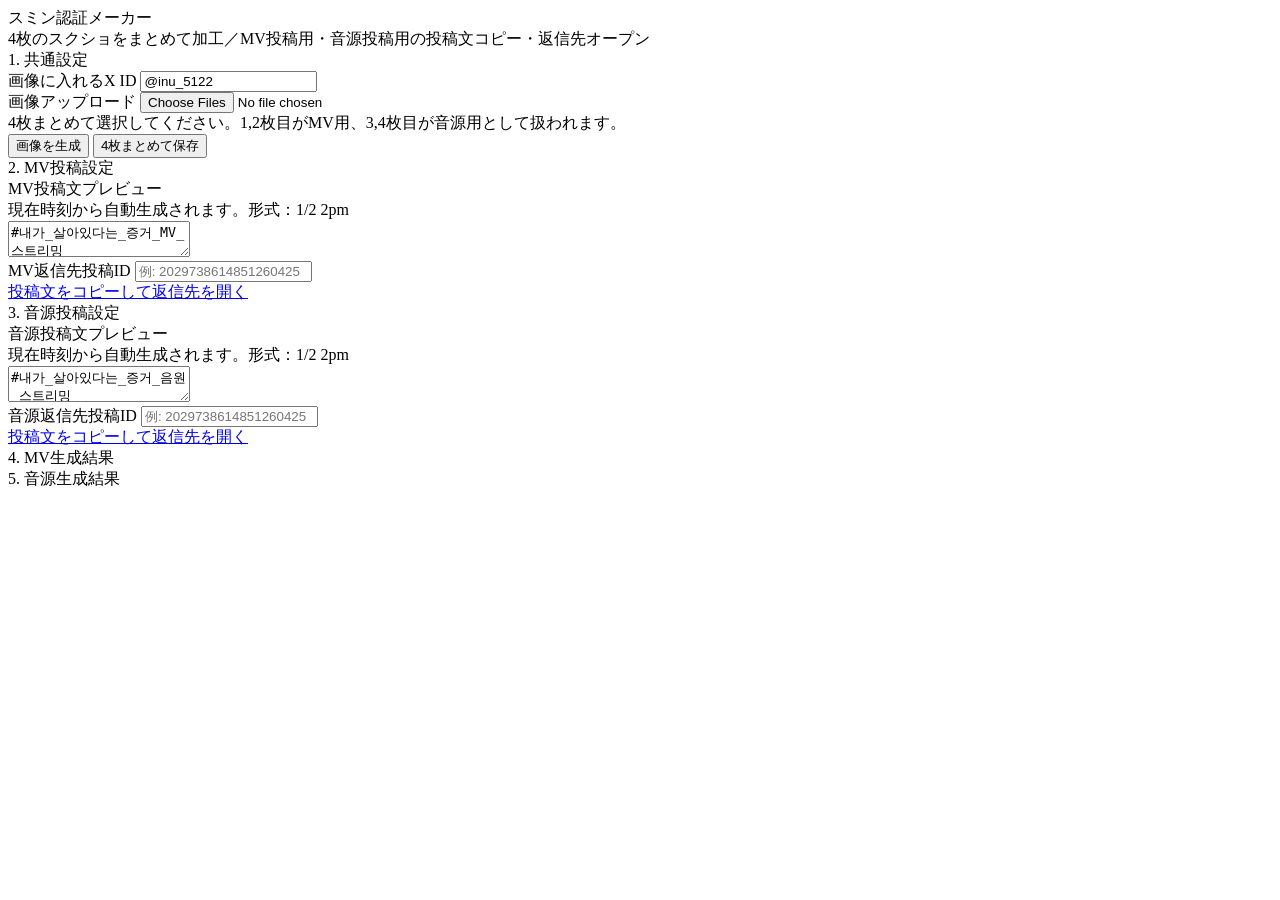
==== index.html @ 421bd4a4 "GASファイル移植" ====
<!DOCTYPE html>
<html lang="ja">
<head>
  <meta charset="UTF-8" />
  <meta name="viewport" content="width=device-width, initial-scale=1, viewport-fit=cover" />
  <meta name="apple-mobile-web-app-title" content="スミン認証メーカー">
  <meta name="apple-mobile-web-app-capable" content="yes">
  <title>スミン認証メーカー</title>
  <link rel="apple-touch-icon" href="https://drive.google.com/uc?id=1w98S6r5557INAW5JFjoWa3ccbuUfExHH&.png">
  <link rel="icon" href="https://script.google.com/macros/s/AKfycbzts6i6DzuBMAbn5Sj6h7MnpPQJUCNwbi9zI0ttXHwm/dev">
  <?!= include('style'); ?>
</head>
<body>
  <div class="wrap">
    <div class="title">スミン認証メーカー</div>
    <div class="sub">
      4枚のスクショをまとめて加工／MV投稿用・音源投稿用の投稿文コピー・返信先オープン
    </div>

    <!-- 1. 共通設定 -->
    <div class="card">
      <div class="section-title">1. 共通設定</div>

      <div class="field">
        <label class="label" for="xIdInput">画像に入れるX ID</label>
        <input type="text" id="xIdInput" value="@inu_5122" />
      </div>

      <div class="field">
        <label class="label" for="imageFiles">画像アップロード</label>
        <input type="file" id="imageFiles" accept="image/*" multiple />
        <div class="hint">4枚まとめて選択してください。1,2枚目がMV用、3,4枚目が音源用として扱われます。</div>
      </div>

      <button class="btn" id="generateBtn" type="button">画像を生成</button>
      <button class="btn secondary" id="shareAllBtn" type="button">4枚まとめて保存</button>

      <div class="status" id="generateStatus"></div>
      <div class="status" id="resultStatus"></div>
    </div>

    <!-- 2. MV投稿設定 -->
    <div class="card">
      <div class="section-title">2. MV投稿設定</div>

      <div class="field">
        <label class="label" for="mvPostText">MV投稿文プレビュー</label>
        <div class="hint">現在時刻から自動生成されます。形式：1/2 2pm</div>
        <textarea id="mvPostText">#내가_살아있다는_증거_MV_스트리밍</textarea>
      </div>

      <div class="field">
        <label class="label" for="mvPostIdInput">MV返信先投稿ID</label>
        <input type="text" id="mvPostIdInput" placeholder="例: 2029738614851260425" />
      </div>
        <a id="mvActionLink" class="btn secondary link-btn" href="#" target="_top" rel="noopener">
          投稿文をコピーして返信先を開く
        </a>
    </div>

    <!-- 3. 音源投稿設定 -->
    <div class="card">
      <div class="section-title">3. 音源投稿設定</div>

      <div class="field">
        <label class="label" for="stPostText">音源投稿文プレビュー</label>
        <div class="hint">現在時刻から自動生成されます。形式：1/2 2pm</div>
        <textarea id="stPostText">#내가_살아있다는_증거_음원_스트리밍</textarea>
      </div>

      <div class="field">
        <label class="label" for="stPostIdInput">音源返信先投稿ID</label>
        <input type="text" id="stPostIdInput" placeholder="例: 2029738614851260425" />
      </div>
        <a id="stActionLink" class="btn secondary link-btn" href="#" target="_top" rel="noopener">
          投稿文をコピーして返信先を開く
        </a>
    </div>

    <!-- 4. MV生成結果 -->
    <div class="card">
      <div class="section-title">4. MV生成結果</div>
      <div class="preview-grid" id="mvPreviewGrid">
        <!-- JSで image1 / image2 のプレビューを描画 -->
      </div>
    </div>

    <!-- 5. 音源生成結果 -->
    <div class="card">
      <div class="section-title">5. 音源生成結果</div>
      <div class="preview-grid" id="stPreviewGrid">
        <!-- JSで image3 / image4 のプレビューを描画 -->
      </div>
    </div>
  </div>
  <?!= include('script'); ?>
</body>
</html>
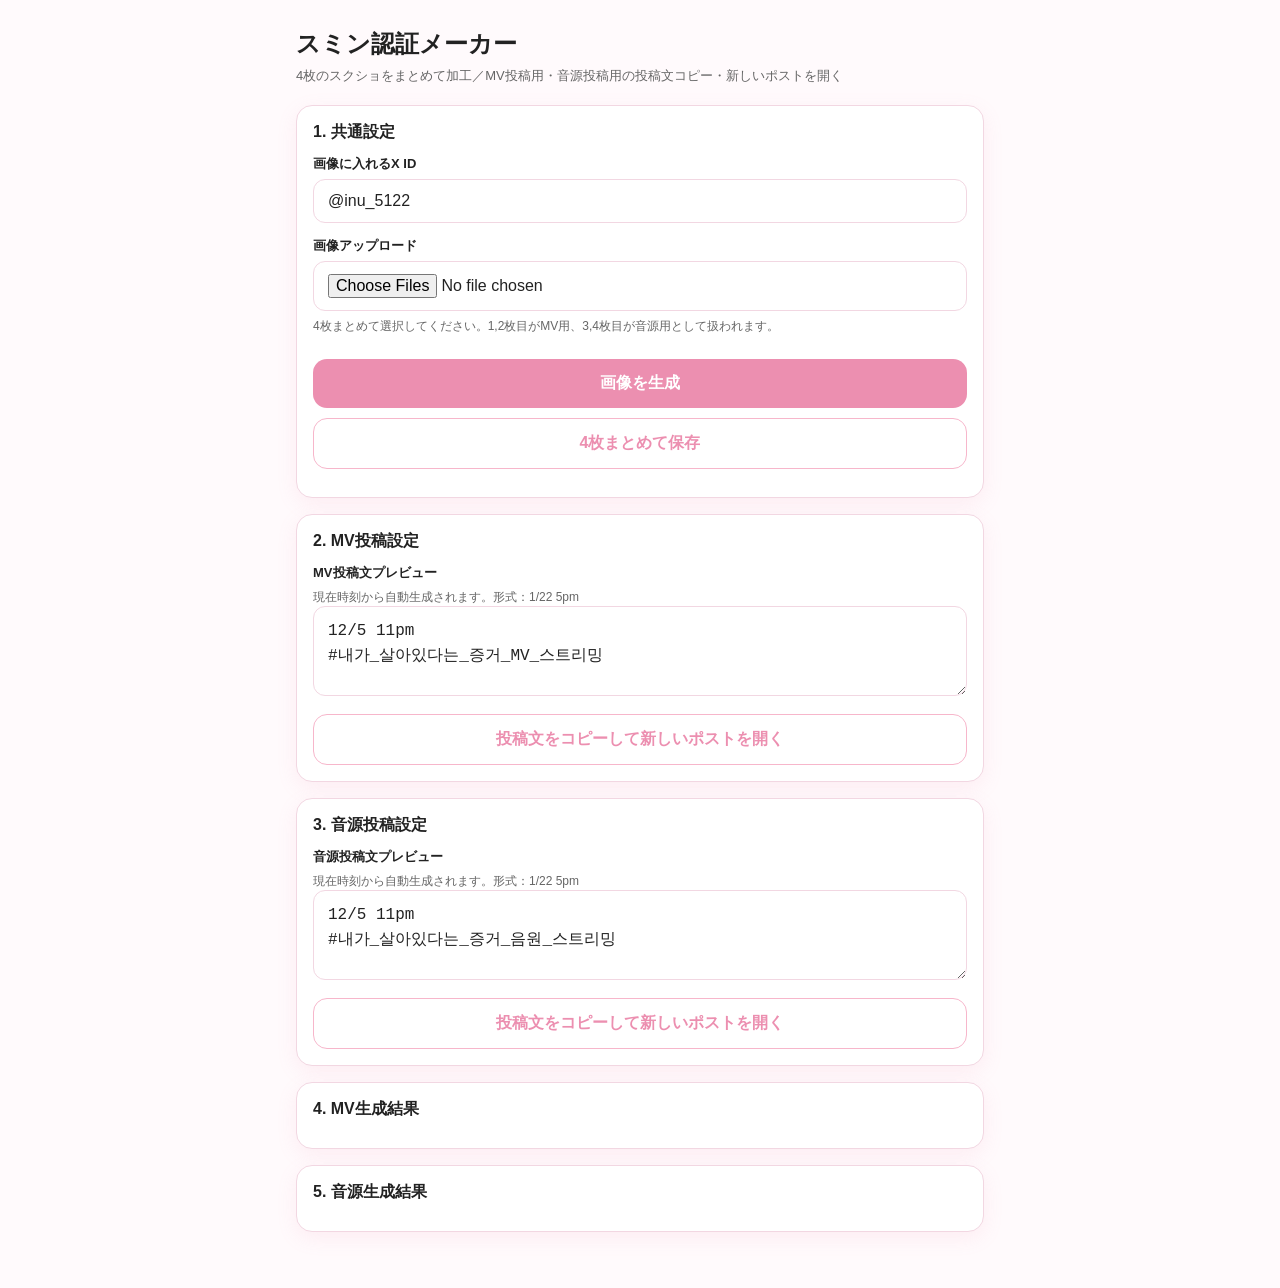
==== commit 29b2e84c: "GitHub Pages 対応" ====
--- a/index.html
+++ b/index.html
@@ -8,13 +8,13 @@
   <title>スミン認証メーカー</title>
   <link rel="apple-touch-icon" href="https://drive.google.com/uc?id=1w98S6r5557INAW5JFjoWa3ccbuUfExHH&.png">
   <link rel="icon" href="https://script.google.com/macros/s/AKfycbzts6i6DzuBMAbn5Sj6h7MnpPQJUCNwbi9zI0ttXHwm/dev">
-  <?!= include('style'); ?>
+  <link rel="stylesheet" href="style.css">
 </head>
 <body>
   <div class="wrap">
     <div class="title">スミン認証メーカー</div>
     <div class="sub">
-      4枚のスクショをまとめて加工／MV投稿用・音源投稿用の投稿文コピー・返信先オープン
+      4枚のスクショをまとめて加工／MV投稿用・音源投稿用の投稿文コピー・新しいポストを開く
     </div>
 
     <!-- 1. 共通設定 -->
@@ -45,16 +45,12 @@
 
       <div class="field">
         <label class="label" for="mvPostText">MV投稿文プレビュー</label>
-        <div class="hint">現在時刻から自動生成されます。形式：1/2 2pm</div>
+        <div class="hint">現在時刻から自動生成されます。形式：1/22 5pm</div>
         <textarea id="mvPostText">#내가_살아있다는_증거_MV_스트리밍</textarea>
       </div>
 
-      <div class="field">
-        <label class="label" for="mvPostIdInput">MV返信先投稿ID</label>
-        <input type="text" id="mvPostIdInput" placeholder="例: 2029738614851260425" />
-      </div>
-        <a id="mvActionLink" class="btn secondary link-btn" href="#" target="_top" rel="noopener">
-          投稿文をコピーして返信先を開く
+        <a id="mvActionLink" class="btn secondary link-btn" href="#" target="_blank" rel="noopener">
+          投稿文をコピーして新しいポストを開く
         </a>
     </div>
 
@@ -64,16 +60,12 @@
 
       <div class="field">
         <label class="label" for="stPostText">音源投稿文プレビュー</label>
-        <div class="hint">現在時刻から自動生成されます。形式：1/2 2pm</div>
+        <div class="hint">現在時刻から自動生成されます。形式：1/22 5pm</div>
         <textarea id="stPostText">#내가_살아있다는_증거_음원_스트리밍</textarea>
       </div>
 
-      <div class="field">
-        <label class="label" for="stPostIdInput">音源返信先投稿ID</label>
-        <input type="text" id="stPostIdInput" placeholder="例: 2029738614851260425" />
-      </div>
-        <a id="stActionLink" class="btn secondary link-btn" href="#" target="_top" rel="noopener">
-          投稿文をコピーして返信先を開く
+        <a id="stActionLink" class="btn secondary link-btn" href="#" target="_blank" rel="noopener">
+          投稿文をコピーして新しいポストを開く
         </a>
     </div>
 
@@ -93,6 +85,6 @@
       </div>
     </div>
   </div>
-  <?!= include('script'); ?>
+  <script src="script.js" defer></script>
 </body>
 </html>
--- a/style.css
+++ b/style.css
@@ -0,0 +1,193 @@
+:root {
+  --bg: #fffafc;
+  --card: #ffffff;
+  --text: #222;
+  --muted: #666;
+  --border: #f2d7e2;
+  --accent: #f7b6cb;
+  --accent-strong: #ec8fb0;
+  --btn-text: #fff;
+  --shadow: 0 6px 20px rgba(236, 143, 176, 0.12);
+  --radius: 16px;
+}
+
+* {
+  box-sizing: border-box;
+}
+
+body {
+  margin: 0;
+  font-family: -apple-system, BlinkMacSystemFont, "Helvetica Neue", sans-serif;
+  background: var(--bg);
+  color: var(--text);
+  -webkit-font-smoothing: antialiased;
+}
+
+.wrap {
+  max-width: 720px;
+  margin: 0 auto;
+  padding: 20px 16px 40px;
+}
+
+.title {
+  font-size: 24px;
+  font-weight: 800;
+  margin: 8px 0 6px;
+}
+
+.sub {
+  font-size: 13px;
+  color: var(--muted);
+  margin-bottom: 18px;
+  line-height: 1.6;
+}
+
+.card {
+  background: var(--card);
+  border: 1px solid var(--border);
+  border-radius: var(--radius);
+  box-shadow: var(--shadow);
+  padding: 16px;
+  margin-bottom: 16px;
+}
+
+.section-title {
+  font-size: 16px;
+  font-weight: 700;
+  margin: 0 0 12px;
+}
+
+.field {
+  margin-bottom: 14px;
+}
+
+.label {
+  display: block;
+  font-size: 13px;
+  font-weight: 700;
+  margin-bottom: 6px;
+}
+
+.hint {
+  font-size: 12px;
+  color: var(--muted);
+  margin-top: 6px;
+  line-height: 1.5;
+}
+
+input[type="text"],
+input[type="file"],
+textarea {
+  width: 100%;
+  font-size: 16px;
+  padding: 12px 14px;
+  border: 1px solid var(--border);
+  border-radius: 12px;
+  background: #fff;
+  color: var(--text);
+}
+
+textarea {
+  min-height: 90px;
+  resize: vertical;
+  line-height: 1.6;
+}
+
+.btn {
+  appearance: none;
+  border: none;
+  border-radius: 14px;
+  padding: 14px 16px;
+  width: 100%;
+  font-size: 16px;
+  font-weight: 700;
+  cursor: pointer;
+  margin-top: 10px;
+  background: var(--accent-strong);
+  color: var(--btn-text);
+}
+
+.btn.secondary {
+  background: #fff;
+  color: var(--accent-strong);
+  border: 1px solid var(--accent);
+}
+
+.link-btn {
+  display: block;
+  text-align: center;
+  text-decoration: none;
+}
+
+.status {
+  margin-top: 12px;
+  font-size: 13px;
+  color: var(--muted);
+  line-height: 1.6;
+  white-space: pre-line;
+}
+
+.preview-grid {
+  display: grid;
+  grid-template-columns: 1fr;
+  gap: 16px;
+}
+
+.preview-box {
+  border: 1px solid var(--border);
+  border-radius: 14px;
+  overflow: hidden;
+  background: #fff;
+}
+
+.preview-head {
+  padding: 10px 12px;
+  font-size: 13px;
+  font-weight: 700;
+  background: #fff7fa;
+  border-bottom: 1px solid var(--border);
+}
+
+.preview-img {
+  width: 100%;
+  display: block;
+  background: #f8f8f8;
+}
+
+.preview-actions {
+  padding: 12px;
+  display: flex;
+  gap: 10px;
+  flex-wrap: wrap;
+}
+
+.mini-btn {
+  appearance: none;
+  border: 1px solid var(--accent);
+  background: #fff;
+  color: #b85d82;
+  border-radius: 999px;
+  padding: 10px 14px;
+  font-size: 14px;
+  font-weight: 700;
+  cursor: pointer;
+}
+
+.row {
+  display: grid;
+  grid-template-columns: 1fr 1fr;
+  gap: 12px;
+}
+
+.footer-note {
+  font-size: 12px;
+  color: var(--muted);
+  line-height: 1.7;
+  margin-top: 12px;
+}
+
+@media (max-width:560px) {
+  .row {
+    grid-template-columns: 1fr;
+  }
+}
